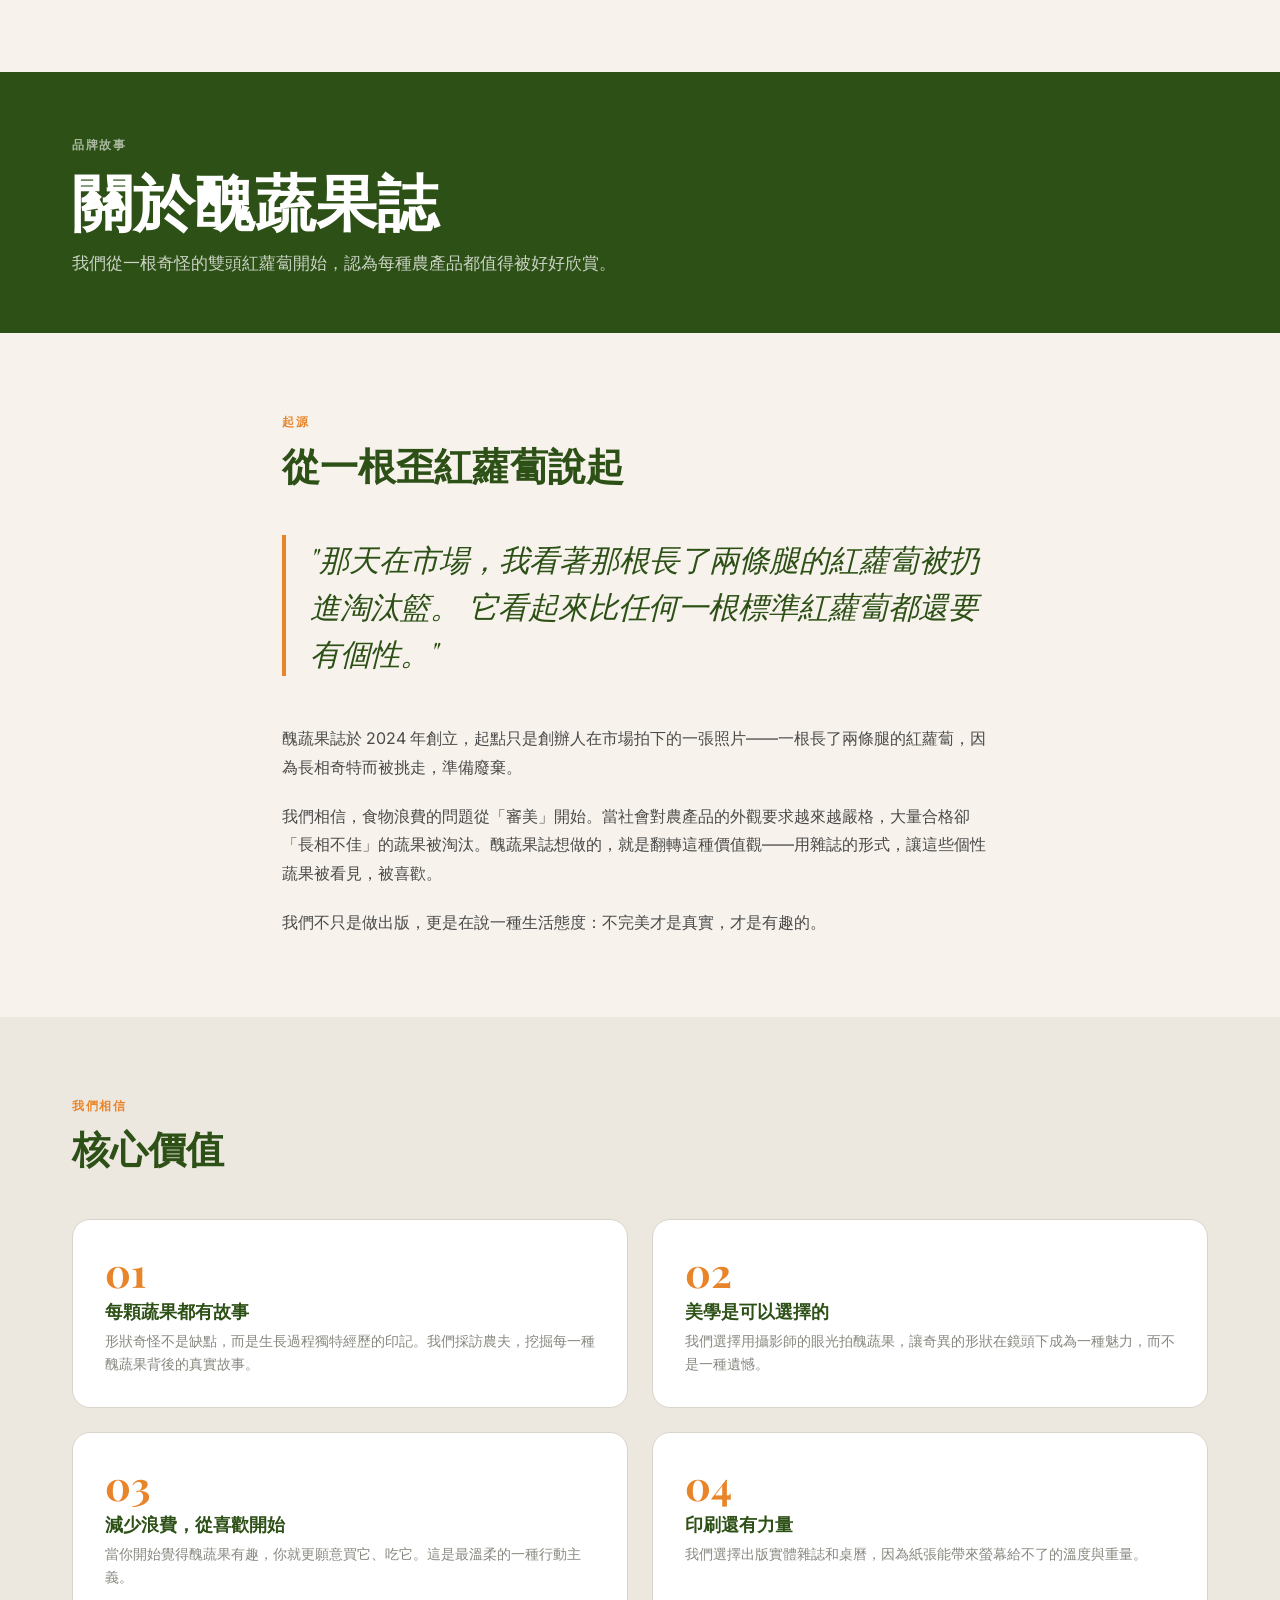
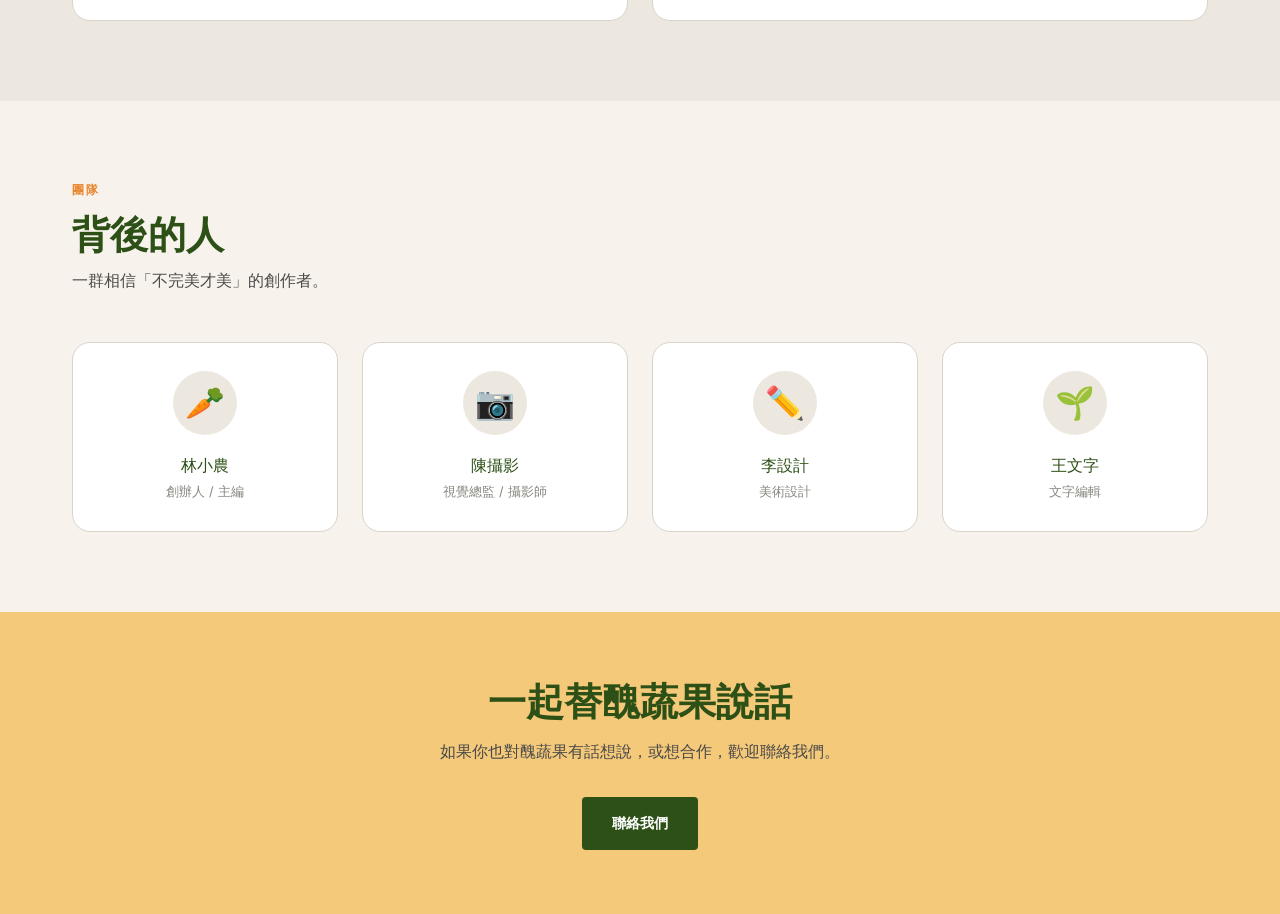
==== about.html @ f9f5fa8a "added files" ====
<!DOCTYPE html>
<html lang="zh-Hant">
<head>
  <meta charset="UTF-8" />
  <meta name="viewport" content="width=device-width, initial-scale=1.0" />
  <title>關於我們 — 醜蔬果誌</title>

  <link rel="preconnect" href="https://fonts.googleapis.com">
  <link rel="preconnect" href="https://fonts.gstatic.com" crossorigin>
  <link href="https://fonts.googleapis.com/css2?family=Playfair+Display:ital,wght@0,700;1,700&family=Inter:wght@400;500;600&display=swap" rel="stylesheet">

  <link rel="stylesheet" href="style.css" />
  <style>
    .about-manifesto {
      font-family: var(--font-display);
      font-size: clamp(1.3rem, 2.5vw, 1.9rem);
      font-style: italic;
      line-height: 1.55;
      color: var(--primary-color);
      border-left: 4px solid var(--accent-color);
      padding-left: 1.5rem;
      margin: 3rem 0;
    }
    .team-grid {
      display: grid;
      grid-template-columns: repeat(auto-fit, minmax(220px, 1fr));
      gap: 1.5rem;
      margin-top: 2.5rem;
    }
    .team-card {
      background-color: var(--white);
      border: 1.5px solid var(--border-color);
      border-radius: var(--radius-lg);
      padding: 1.75rem 1.5rem;
      text-align: center;
    }
    .team-avatar {
      width: 64px;
      height: 64px;
      border-radius: 50%;
      background-color: var(--bg-section);
      display: flex;
      align-items: center;
      justify-content: center;
      font-size: 2rem;
      margin: 0 auto 1rem;
    }
    .team-name {
      font-family: var(--font-display);
      font-size: 1rem;
      color: var(--primary-color);
      margin-bottom: 0.2rem;
    }
    .team-role {
      font-size: 0.8rem;
      color: var(--text-muted);
    }
    .values-grid {
      display: grid;
      grid-template-columns: 1fr 1fr;
      gap: 1.5rem;
    }
    .value-block {
      padding: 2rem;
      background-color: var(--white);
      border: 1.5px solid var(--border-color);
      border-radius: var(--radius-lg);
    }
    .value-num {
      font-family: var(--font-display);
      font-size: 2.5rem;
      font-weight: 700;
      color: var(--accent-color);
      line-height: 1;
      margin-bottom: 0.5rem;
    }
    .value-title {
      font-family: var(--font-display);
      font-size: 1.1rem;
      color: var(--primary-color);
      margin-bottom: 0.5rem;
    }
    .value-desc {
      font-size: 0.875rem;
      color: var(--text-muted);
      line-height: 1.65;
    }
    @media (max-width: 600px) {
      .values-grid { grid-template-columns: 1fr; }
    }
  </style>
</head>
<body>

  <div id="nav-placeholder"></div>

  <main class="page-content">

    <section class="page-hero">
      <div class="container">
        <span class="eyebrow" style="color:rgba(255,255,255,0.6)">品牌故事</span>
        <h1>關於醜蔬果誌</h1>
        <p>我們從一根奇怪的雙頭紅蘿蔔開始，認為每種農產品都值得被好好欣賞。</p>
      </div>
    </section>

    <!-- Story -->
    <section class="section">
      <div class="container" style="max-width:780px;">
        <span class="eyebrow">起源</span>
        <h2>從一根歪紅蘿蔔說起</h2>

        <blockquote class="about-manifesto">
          "那天在市場，我看著那根長了兩條腿的紅蘿蔔被扔進淘汰籃。
          它看起來比任何一根標準紅蘿蔔都還要有個性。"
        </blockquote>

        <p style="color:var(--text-mid);margin-bottom:1.25rem;line-height:1.8;">
          醜蔬果誌於 2024 年創立，起點只是創辦人在市場拍下的一張照片——一根長了兩條腿的紅蘿蔔，因為長相奇特而被挑走，準備廢棄。
        </p>
        <p style="color:var(--text-mid);margin-bottom:1.25rem;line-height:1.8;">
          我們相信，食物浪費的問題從「審美」開始。當社會對農產品的外觀要求越來越嚴格，大量合格卻「長相不佳」的蔬果被淘汰。醜蔬果誌想做的，就是翻轉這種價值觀——用雜誌的形式，讓這些個性蔬果被看見，被喜歡。
        </p>
        <p style="color:var(--text-mid);line-height:1.8;">
          我們不只是做出版，更是在說一種生活態度：不完美才是真實，才是有趣的。
        </p>
      </div>
    </section>

    <!-- Values -->
    <section class="section section--alt">
      <div class="container">
        <div class="section-header">
          <span class="eyebrow">我們相信</span>
          <h2>核心價值</h2>
        </div>
        <div class="values-grid">
          <div class="value-block">
            <div class="value-num">01</div>
            <h3 class="value-title">每顆蔬果都有故事</h3>
            <p class="value-desc">形狀奇怪不是缺點，而是生長過程獨特經歷的印記。我們採訪農夫，挖掘每一種醜蔬果背後的真實故事。</p>
          </div>
          <div class="value-block">
            <div class="value-num">02</div>
            <h3 class="value-title">美學是可以選擇的</h3>
            <p class="value-desc">我們選擇用攝影師的眼光拍醜蔬果，讓奇異的形狀在鏡頭下成為一種魅力，而不是一種遺憾。</p>
          </div>
          <div class="value-block">
            <div class="value-num">03</div>
            <h3 class="value-title">減少浪費，從喜歡開始</h3>
            <p class="value-desc">當你開始覺得醜蔬果有趣，你就更願意買它、吃它。這是最溫柔的一種行動主義。</p>
          </div>
          <div class="value-block">
            <div class="value-num">04</div>
            <h3 class="value-title">印刷還有力量</h3>
            <p class="value-desc">我們選擇出版實體雜誌和桌曆，因為紙張能帶來螢幕給不了的溫度與重量。</p>
          </div>
        </div>
      </div>
    </section>

    <!-- Team -->
    <section class="section">
      <div class="container">
        <div class="section-header">
          <span class="eyebrow">團隊</span>
          <h2>背後的人</h2>
          <p>一群相信「不完美才美」的創作者。</p>
        </div>
        <div class="team-grid">
          <div class="team-card">
            <div class="team-avatar">🥕</div>
            <div class="team-name">林小農</div>
            <div class="team-role">創辦人 / 主編</div>
          </div>
          <div class="team-card">
            <div class="team-avatar">📷</div>
            <div class="team-name">陳攝影</div>
            <div class="team-role">視覺總監 / 攝影師</div>
          </div>
          <div class="team-card">
            <div class="team-avatar">✏️</div>
            <div class="team-name">李設計</div>
            <div class="team-role">美術設計</div>
          </div>
          <div class="team-card">
            <div class="team-avatar">🌱</div>
            <div class="team-name">王文字</div>
            <div class="team-role">文字編輯</div>
          </div>
        </div>
      </div>
    </section>

    <!-- CTA -->
    <section style="padding:4rem 0;background-color:var(--accent-light);">
      <div class="container text-center">
        <h2 style="color:var(--primary-color);margin-bottom:1rem;">一起替醜蔬果說話</h2>
        <p style="color:var(--text-mid);margin-bottom:2rem;max-width:44ch;margin-left:auto;margin-right:auto;">如果你也對醜蔬果有話想說，或想合作，歡迎聯絡我們。</p>
        <a href="contact.html" class="btn btn--primary">聯絡我們</a>
      </div>
    </section>

  </main>

  <div id="footer-placeholder"></div>

  <script src="components.js"></script>
  <script src="main.js"></script>
</body>
</html>
---- style.css ----
/* =============================================
   UGLY VEGGIE — Brand Tokens
   Replace these when your visual system is ready
   ============================================= */
:root {
  /* Brand Colors — Placeholder palette */
  --primary-color: #2D5016;      /* Deep forest green */
  --secondary-color: #7BAE3E;    /* Leaf green */
  --accent-color: #E8842A;       /* Earthy orange */
  --accent-light: #F5C97A;       /* Warm yellow */
  --bg-color: #F7F3EC;           /* Warm off-white (like paper) */
  --bg-section: #EDE8DF;         /* Slightly darker section bg */
  --text-dark: #1E1E1E;
  --text-mid: #4A4A4A;
  --text-muted: #888880;
  --border-color: #D9D4CA;
  --white: #FFFFFF;

  /* Typography */
  --font-display: 'Playfair Display', Georgia, serif;
  --font-body: 'Inter', 'Helvetica Neue', Arial, sans-serif;
  --font-label: 'Inter', Arial, sans-serif;

  /* Spacing */
  --gap-sm: 0.75rem;
  --gap-md: 1.5rem;
  --gap-lg: 3rem;
  --gap-xl: 5rem;

  /* Radius */
  --radius-sm: 4px;
  --radius-md: 10px;
  --radius-lg: 18px;

  /* Nav */
  --nav-height: 72px;
}

/* =============================================
   Reset & Base
   ============================================= */
*, *::before, *::after {
  box-sizing: border-box;
  margin: 0;
  padding: 0;
}

html {
  scroll-behavior: smooth;
}

body {
  font-family: var(--font-body);
  background-color: var(--bg-color);
  color: var(--text-dark);
  line-height: 1.7;
  font-size: 16px;
  -webkit-font-smoothing: antialiased;
}

img {
  max-width: 100%;
  display: block;
}

a {
  color: inherit;
  text-decoration: none;
}

ul {
  list-style: none;
}

/* =============================================
   Typography
   ============================================= */
h1, h2, h3, h4 {
  font-family: var(--font-display);
  font-weight: 700;
  line-height: 1.2;
  color: var(--primary-color);
}

h1 { font-size: clamp(2.4rem, 5vw, 3.8rem); }
h2 { font-size: clamp(1.8rem, 3vw, 2.6rem); }
h3 { font-size: 1.3rem; }

.eyebrow {
  font-family: var(--font-label);
  font-size: 0.72rem;
  font-weight: 600;
  letter-spacing: 0.14em;
  text-transform: uppercase;
  color: var(--accent-color);
  display: block;
  margin-bottom: 0.5rem;
}

/* =============================================
   Layout Utilities
   ============================================= */
.container {
  max-width: 1200px;
  margin: 0 auto;
  padding: 0 2rem;
}

.section {
  padding: var(--gap-xl) 0;
}

.section--alt {
  background-color: var(--bg-section);
}

.grid-2 {
  display: grid;
  grid-template-columns: repeat(auto-fit, minmax(280px, 1fr));
  gap: var(--gap-md);
}

.grid-3 {
  display: grid;
  grid-template-columns: repeat(auto-fit, minmax(240px, 1fr));
  gap: var(--gap-md);
}

.grid-4 {
  display: grid;
  grid-template-columns: repeat(auto-fit, minmax(220px, 1fr));
  gap: var(--gap-md);
}

.text-center { text-align: center; }

/* =============================================
   Navigation
   ============================================= */
.nav {
  position: fixed;
  top: 0;
  left: 0;
  right: 0;
  z-index: 100;
  height: var(--nav-height);
  background-color: var(--bg-color);
  border-bottom: 1.5px solid var(--border-color);
  display: flex;
  align-items: center;
}

.nav__inner {
  display: flex;
  align-items: center;
  justify-content: space-between;
  width: 100%;
  max-width: 1200px;
  margin: 0 auto;
  padding: 0 2rem;
}

/* Logo */
.nav__logo {
  display: flex;
  align-items: center;
  gap: 0.6rem;
  font-family: var(--font-display);
  font-size: 1.25rem;
  font-weight: 700;
  color: var(--primary-color);
  text-decoration: none;
  transition: opacity 0.2s;
}

.nav__logo:hover { opacity: 0.75; }

.nav__logo-img {
  height: 40px;
  width: auto;
  /* 放置你的 LOGO 圖片用，現在顯示 placeholder */
}

.nav__logo-placeholder {
  width: 40px;
  height: 40px;
  background-color: var(--primary-color);
  border-radius: var(--radius-sm);
  display: flex;
  align-items: center;
  justify-content: center;
  color: var(--white);
  font-size: 1.1rem;
  font-weight: 700;
  font-family: var(--font-display);
  flex-shrink: 0;
}

/* Nav Links */
.nav__links {
  display: flex;
  align-items: center;
  gap: 2.5rem;
}

.nav__link {
  font-size: 0.875rem;
  font-weight: 500;
  color: var(--text-mid);
  transition: color 0.2s;
  position: relative;
  padding-bottom: 2px;
}

.nav__link::after {
  content: '';
  position: absolute;
  bottom: -2px;
  left: 0;
  width: 0;
  height: 2px;
  background-color: var(--accent-color);
  transition: width 0.25s ease;
}

.nav__link:hover,
.nav__link.active {
  color: var(--primary-color);
}

.nav__link:hover::after,
.nav__link.active::after {
  width: 100%;
}

.nav__cta {
  background-color: var(--primary-color);
  color: var(--white) !important;
  padding: 0.5rem 1.2rem;
  border-radius: var(--radius-sm);
  font-size: 0.875rem;
  font-weight: 500;
  transition: background-color 0.2s, transform 0.15s;
}

.nav__cta::after { display: none !important; }

.nav__cta:hover {
  background-color: var(--secondary-color);
  transform: translateY(-1px);
}

/* Hamburger */
.nav__hamburger {
  display: none;
  flex-direction: column;
  justify-content: center;
  gap: 5px;
  background: none;
  border: none;
  cursor: pointer;
  padding: 6px;
  width: 36px;
  height: 36px;
}

.nav__hamburger span {
  display: block;
  width: 22px;
  height: 2px;
  background-color: var(--primary-color);
  border-radius: 2px;
  transition: transform 0.3s, opacity 0.3s;
  transform-origin: center;
}

.nav__hamburger.is-open span:nth-child(1) {
  transform: translateY(7px) rotate(45deg);
}
.nav__hamburger.is-open span:nth-child(2) {
  opacity: 0;
}
.nav__hamburger.is-open span:nth-child(3) {
  transform: translateY(-7px) rotate(-45deg);
}

/* Mobile Menu Drawer */
.nav__mobile {
  display: none;
  position: fixed;
  top: var(--nav-height);
  left: 0;
  right: 0;
  background-color: var(--bg-color);
  border-bottom: 1.5px solid var(--border-color);
  padding: 1.5rem 2rem 2rem;
  z-index: 99;
  flex-direction: column;
  gap: 0;
  transform: translateY(-10px);
  opacity: 0;
  transition: transform 0.25s ease, opacity 0.25s ease;
}

.nav__mobile.is-open {
  display: flex;
  transform: translateY(0);
  opacity: 1;
}

.nav__mobile-link {
  padding: 0.85rem 0;
  font-size: 1.05rem;
  font-weight: 500;
  color: var(--text-mid);
  border-bottom: 1px solid var(--border-color);
  transition: color 0.2s;
}

.nav__mobile-link:last-child {
  border-bottom: none;
}

.nav__mobile-link:hover,
.nav__mobile-link.active {
  color: var(--primary-color);
}

.nav__mobile-cta {
  margin-top: 1rem;
  background-color: var(--primary-color);
  color: var(--white) !important;
  padding: 0.75rem 1.5rem;
  border-radius: var(--radius-sm);
  text-align: center;
  font-weight: 600;
}

/* Page offset for fixed nav */
.page-content {
  margin-top: var(--nav-height);
}

/* =============================================
   Buttons
   ============================================= */
.btn {
  display: inline-flex;
  align-items: center;
  gap: 0.5rem;
  padding: 0.75rem 1.75rem;
  border-radius: var(--radius-sm);
  font-family: var(--font-body);
  font-size: 0.9rem;
  font-weight: 600;
  cursor: pointer;
  border: 2px solid transparent;
  transition: background-color 0.2s, color 0.2s, border-color 0.2s, transform 0.15s;
  text-decoration: none;
}

.btn:hover { transform: translateY(-2px); }
.btn:active { transform: translateY(0); }

.btn--primary {
  background-color: var(--primary-color);
  color: var(--white);
}
.btn--primary:hover { background-color: var(--secondary-color); }

.btn--outline {
  background-color: transparent;
  color: var(--primary-color);
  border-color: var(--primary-color);
}
.btn--outline:hover {
  background-color: var(--primary-color);
  color: var(--white);
}

.btn--accent {
  background-color: var(--accent-color);
  color: var(--white);
}
.btn--accent:hover { background-color: #c96e1e; }

/* =============================================
   Cards
   ============================================= */
.card {
  background-color: var(--white);
  border: 1.5px solid var(--border-color);
  border-radius: var(--radius-lg);
  overflow: hidden;
  transition: transform 0.25s, box-shadow 0.25s;
}

.card:hover {
  transform: translateY(-4px);
  box-shadow: 0 12px 32px rgba(45, 80, 22, 0.1);
}

.card__image {
  width: 100%;
  aspect-ratio: 3 / 4;
  object-fit: cover;
  background-color: var(--bg-section);
  display: flex;
  align-items: center;
  justify-content: center;
  font-size: 4rem;
}

.card__body {
  padding: 1.25rem 1.5rem 1.5rem;
}

.card__tag {
  display: inline-block;
  font-size: 0.7rem;
  font-weight: 600;
  letter-spacing: 0.1em;
  text-transform: uppercase;
  color: var(--accent-color);
  background-color: rgba(232, 132, 42, 0.1);
  padding: 0.2rem 0.6rem;
  border-radius: var(--radius-sm);
  margin-bottom: 0.5rem;
}

.card__title {
  font-family: var(--font-display);
  font-size: 1.1rem;
  color: var(--primary-color);
  margin-bottom: 0.4rem;
}

.card__desc {
  font-size: 0.875rem;
  color: var(--text-muted);
  margin-bottom: 1rem;
  line-height: 1.6;
}

.card__price {
  font-weight: 700;
  color: var(--primary-color);
  font-size: 1.1rem;
}

/* =============================================
   Section Header
   ============================================= */
.section-header {
  margin-bottom: 3rem;
}

.section-header p {
  color: var(--text-mid);
  max-width: 55ch;
  margin-top: 0.75rem;
}

/* =============================================
   Hero
   ============================================= */
.hero {
  min-height: calc(90vh - var(--nav-height));
  display: flex;
  align-items: center;
  background-color: var(--bg-color);
  overflow: hidden;
  position: relative;
}

.hero__inner {
  display: grid;
  grid-template-columns: 1fr 1fr;
  gap: 4rem;
  align-items: center;
  padding: var(--gap-xl) 0;
}

.hero__label {
  font-size: 0.8rem;
  font-weight: 600;
  letter-spacing: 0.15em;
  text-transform: uppercase;
  color: var(--accent-color);
  margin-bottom: 1.25rem;
  display: block;
}

.hero__title {
  font-family: var(--font-display);
  font-size: clamp(3rem, 6vw, 5rem);
  line-height: 1.05;
  color: var(--primary-color);
  margin-bottom: 1.5rem;
}

.hero__title em {
  font-style: italic;
  color: var(--accent-color);
}

.hero__desc {
  font-size: 1.1rem;
  color: var(--text-mid);
  max-width: 42ch;
  margin-bottom: 2rem;
  line-height: 1.75;
}

.hero__actions {
  display: flex;
  gap: 1rem;
  flex-wrap: wrap;
}

.hero__visual {
  display: flex;
  justify-content: center;
  align-items: center;
  position: relative;
}

.hero__cover-stack {
  position: relative;
  width: 280px;
}

.hero__cover-stack .cover-card {
  background-color: var(--white);
  border: 2px solid var(--border-color);
  border-radius: var(--radius-md);
  overflow: hidden;
  box-shadow: 0 8px 30px rgba(0,0,0,0.1);
}

.hero__cover-stack .cover-card--back {
  position: absolute;
  top: -20px;
  right: -24px;
  width: 220px;
  transform: rotate(6deg);
  opacity: 0.75;
  z-index: 0;
}

.hero__cover-stack .cover-card--front {
  position: relative;
  z-index: 1;
}

.cover-placeholder {
  width: 100%;
  aspect-ratio: 3/4;
  background-color: var(--bg-section);
  display: flex;
  flex-direction: column;
  align-items: center;
  justify-content: center;
  gap: 0.5rem;
  color: var(--text-muted);
  font-size: 0.8rem;
}

.cover-placeholder .cover-emoji {
  font-size: 3.5rem;
}

/* =============================================
   About Strip / Features
   ============================================= */
.feature-list {
  display: grid;
  grid-template-columns: repeat(auto-fit, minmax(220px, 1fr));
  gap: var(--gap-md);
}

.feature-item {
  padding: 1.75rem;
  background-color: var(--white);
  border: 1.5px solid var(--border-color);
  border-radius: var(--radius-lg);
}

.feature-item__icon {
  font-size: 2rem;
  margin-bottom: 1rem;
}

.feature-item__title {
  font-family: var(--font-display);
  font-size: 1.05rem;
  color: var(--primary-color);
  margin-bottom: 0.4rem;
}

.feature-item__desc {
  font-size: 0.875rem;
  color: var(--text-muted);
  line-height: 1.65;
}

/* =============================================
   Page Hero (inner pages)
   ============================================= */
.page-hero {
  background-color: var(--primary-color);
  color: var(--white);
  padding: 4rem 0 3.5rem;
}

.page-hero h1 {
  color: var(--white);
  margin-bottom: 0.75rem;
}

.page-hero p {
  color: rgba(255,255,255,0.75);
  max-width: 52ch;
  font-size: 1.05rem;
}

/* =============================================
   Filter Bar
   ============================================= */
.filter-bar {
  display: flex;
  gap: 0.5rem;
  flex-wrap: wrap;
  margin-bottom: 2.5rem;
}

.filter-btn {
  padding: 0.4rem 1rem;
  border: 1.5px solid var(--border-color);
  border-radius: 100px;
  background: none;
  font-size: 0.85rem;
  cursor: pointer;
  font-family: var(--font-body);
  color: var(--text-mid);
  transition: all 0.2s;
}

.filter-btn:hover,
.filter-btn.active {
  background-color: var(--primary-color);
  color: var(--white);
  border-color: var(--primary-color);
}

/* =============================================
   Footer
   ============================================= */
.footer {
  background-color: var(--primary-color);
  color: rgba(255,255,255,0.8);
  padding: 3.5rem 0 2rem;
}

.footer__inner {
  display: grid;
  grid-template-columns: 2fr 1fr 1fr;
  gap: 3rem;
  margin-bottom: 3rem;
}

.footer__brand {
  display: flex;
  flex-direction: column;
  gap: 1rem;
}

.footer__logo {
  font-family: var(--font-display);
  font-size: 1.3rem;
  font-weight: 700;
  color: var(--white);
}

.footer__tagline {
  font-size: 0.875rem;
  line-height: 1.6;
  max-width: 32ch;
}

.footer__heading {
  font-family: var(--font-body);
  font-size: 0.75rem;
  font-weight: 700;
  letter-spacing: 0.12em;
  text-transform: uppercase;
  color: var(--white);
  margin-bottom: 1rem;
}

.footer__links {
  display: flex;
  flex-direction: column;
  gap: 0.6rem;
}

.footer__link {
  font-size: 0.875rem;
  color: rgba(255,255,255,0.65);
  transition: color 0.2s;
}

.footer__link:hover { color: var(--white); }

.footer__bottom {
  border-top: 1px solid rgba(255,255,255,0.15);
  padding-top: 1.5rem;
  font-size: 0.8rem;
  color: rgba(255,255,255,0.45);
  display: flex;
  justify-content: space-between;
  flex-wrap: wrap;
  gap: 0.5rem;
}

/* =============================================
   Responsive
   ============================================= */
@media (max-width: 768px) {
  .nav__links { display: none; }
  .nav__hamburger { display: flex; }

  .hero__inner {
    grid-template-columns: 1fr;
    gap: 2.5rem;
    text-align: center;
    padding: 3rem 0;
  }

  .hero__desc { margin: 0 auto 2rem; }
  .hero__actions { justify-content: center; }

  .hero__cover-stack {
    width: 220px;
    margin: 0 auto;
  }

  .hero__cover-stack .cover-card--back {
    width: 170px;
  }

  .footer__inner {
    grid-template-columns: 1fr 1fr;
    gap: 2rem;
  }

  .footer__brand {
    grid-column: 1 / -1;
  }

  .section { padding: 3rem 0; }

  .container { padding: 0 1.25rem; }

  .page-hero { padding: 2.5rem 0 2rem; }
}

@media (max-width: 480px) {
  .footer__inner {
    grid-template-columns: 1fr;
  }
  .grid-4 {
    grid-template-columns: 1fr 1fr;
  }
}
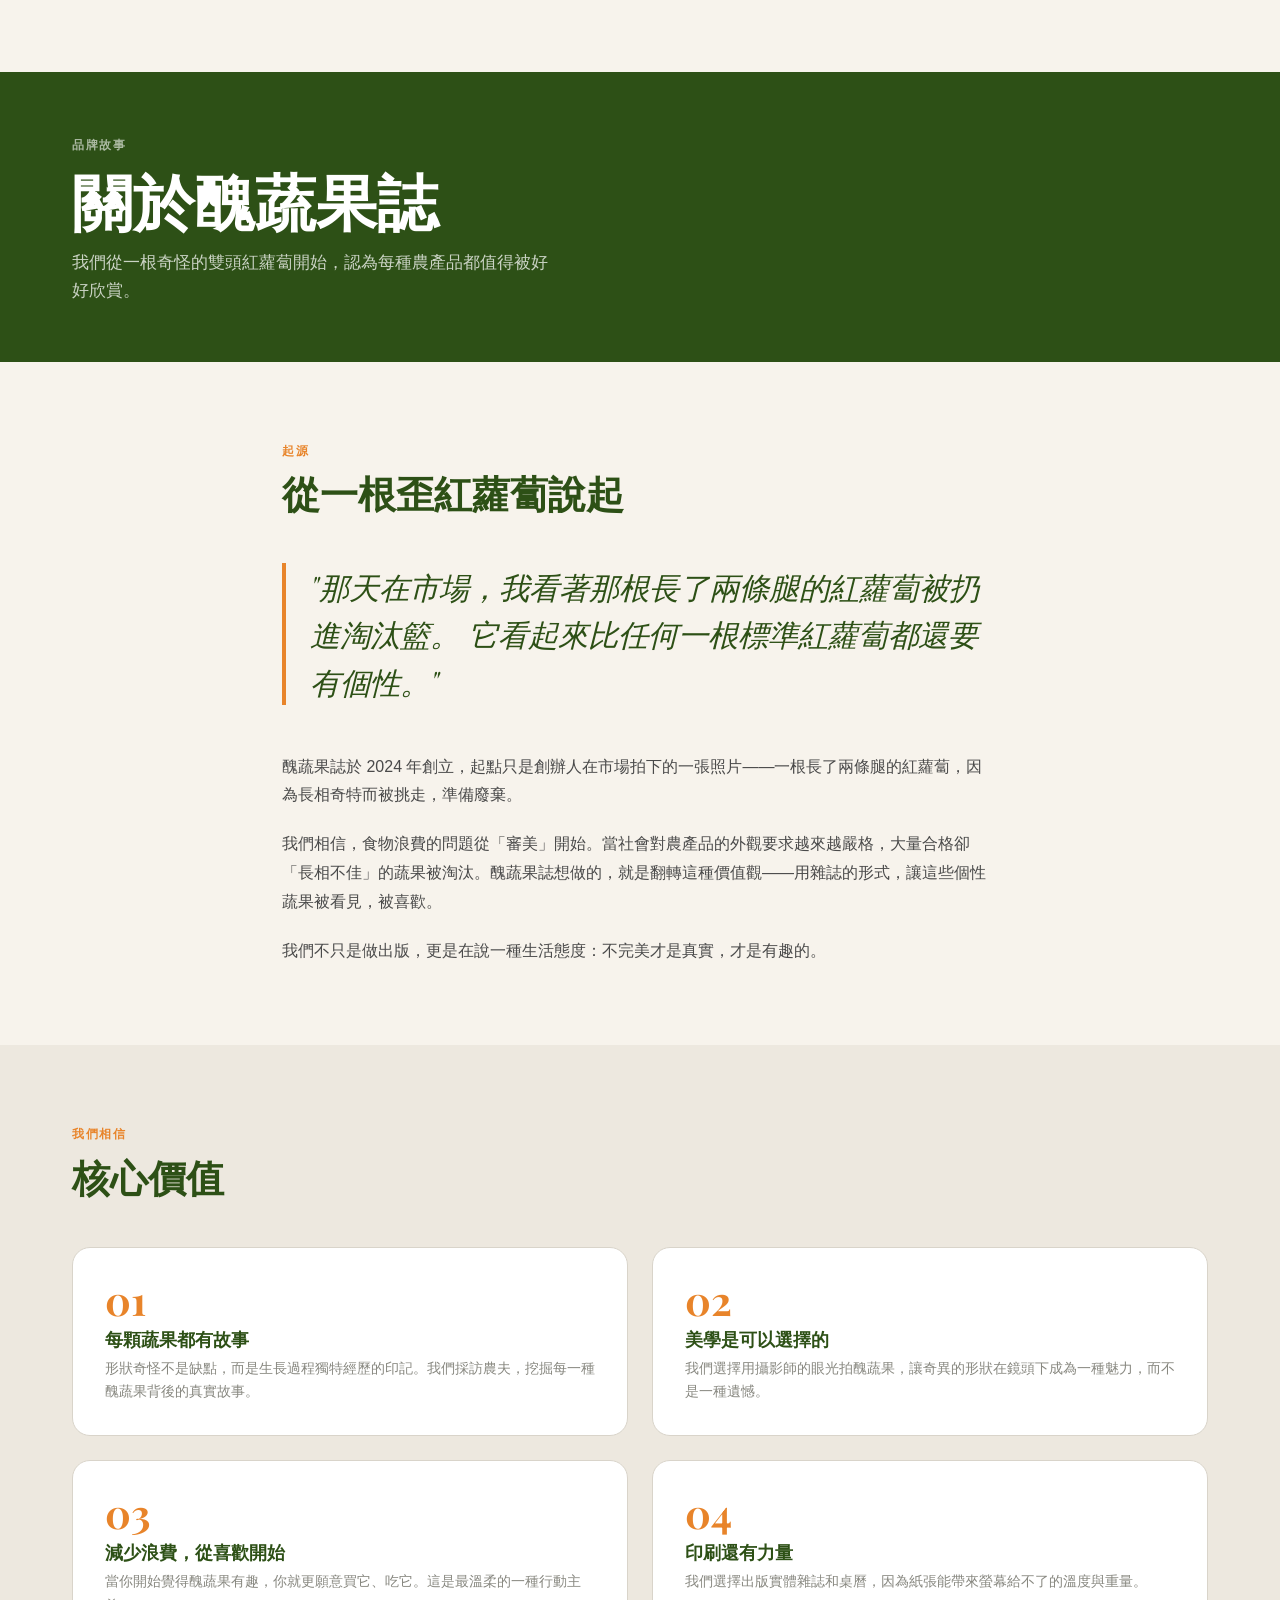
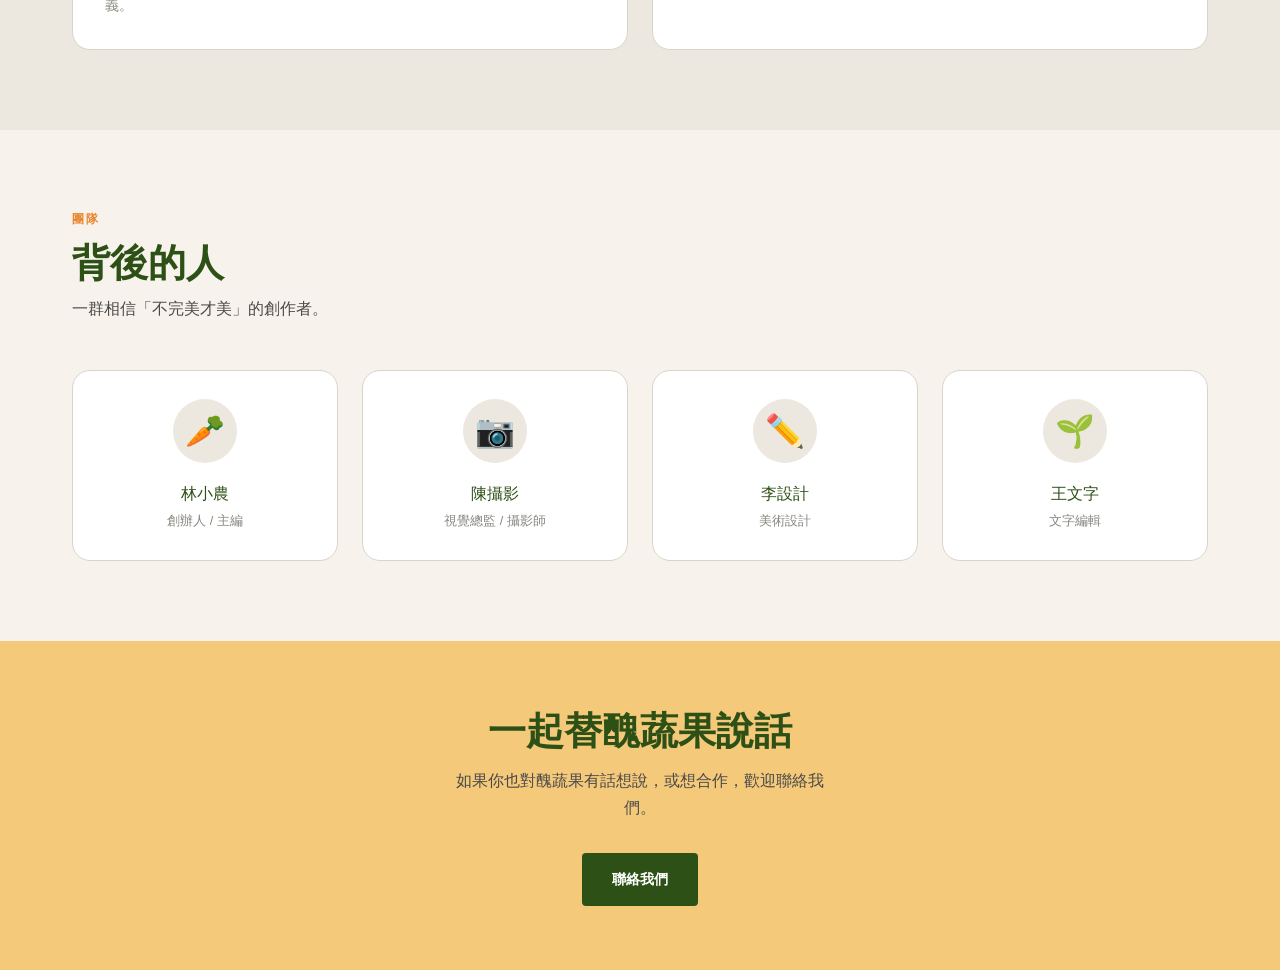
==== commit c91722e2: "edit document title" ====
--- a/about.html
+++ b/about.html
@@ -3,7 +3,7 @@
 <head>
   <meta charset="UTF-8" />
   <meta name="viewport" content="width=device-width, initial-scale=1.0" />
-  <title>關於我們 — 醜蔬果誌</title>
+  <title>以貌取菜 — 關於我們</title>
 
   <link rel="preconnect" href="https://fonts.googleapis.com">
   <link rel="preconnect" href="https://fonts.gstatic.com" crossorigin>
--- a/style.css
+++ b/style.css
@@ -1,7 +1,31 @@
 /* =============================================
-   UGLY VEGGIE — Brand Tokens
-   Replace these when your visual system is ready
-   ============================================= */
+   UGLY VEGGIE — Brand Fonts & Tokens
+   ============================================= */
+
+/* 1. 註冊 Taipei Sans 常規體 (Regular) */
+@font-face {
+  font-family: 'TaipeiSans';
+  src: url('../fonts/TaipeiSansTCBeta-Regular.ttf') format('truetype');
+  font-weight: 400; /* Regular 對應 400 */
+  font-style: normal;
+}
+
+/* 2. 註冊 Taipei Sans 細體 (Light) */
+@font-face {
+  font-family: 'TaipeiSans';
+  src: url('../fonts/TaipeiSansTCBeta-Light.ttf') format('truetype');
+  font-weight: 300; /* Light 對應 300 */
+  font-style: normal;
+}
+
+/* 3. 註冊 Taipei Sans 粗體 (Bold) */
+@font-face {
+  font-family: 'TaipeiSans';
+  src: url('../fonts/TaipeiSansTCBeta-Bold.ttf') format('truetype');
+  font-weight: 700; /* Bold 對應 700 */
+  font-style: normal;
+}
+
 :root {
   /* Brand Colors — Placeholder palette */
   --primary-color: #2D5016;      /* Deep forest green */
@@ -16,10 +40,10 @@
   --border-color: #D9D4CA;
   --white: #FFFFFF;
 
-  /* Typography */
-  --font-display: 'Playfair Display', Georgia, serif;
-  --font-body: 'Inter', 'Helvetica Neue', Arial, sans-serif;
-  --font-label: 'Inter', Arial, sans-serif;
+  /* Typography —— 這裡已經幫你全面換成台北黑體 */
+  --font-display: 'TaipeiSans', 'Playfair Display', Georgia, serif;
+  --font-body: 'TaipeiSans', -apple-system, BlinkMacSystemFont, "Segoe UI", Roboto, sans-serif;
+  --font-label: 'TaipeiSans', Arial, sans-serif;
 
   /* Spacing */
   --gap-sm: 0.75rem;
@@ -402,13 +426,20 @@
 
 .card__image {
   width: 100%;
-  aspect-ratio: 3 / 4;
-  object-fit: cover;
+  aspect-ratio: 3 / 4;   /* 嚴格限制容器為 3:4 比例 */
   background-color: var(--bg-section);
   display: flex;
   align-items: center;
   justify-content: center;
   font-size: 4rem;
+  overflow: hidden;      /* 確保圖片超出 3:4 範圍時會被隱藏（裁切） */
+  
+}
+
+.card__image img {
+  width: 100%;           /* 強制寬度填滿父層 */
+  height: 100%;          /* 強制高度填滿父層（這會逼迫它依循 3:4 比例） */
+  object-fit: cover;     /* 關鍵：圖片在 3:4 的框架中自動縮放並完美填滿，多餘的裁切 */
 }
 
 .card__body {
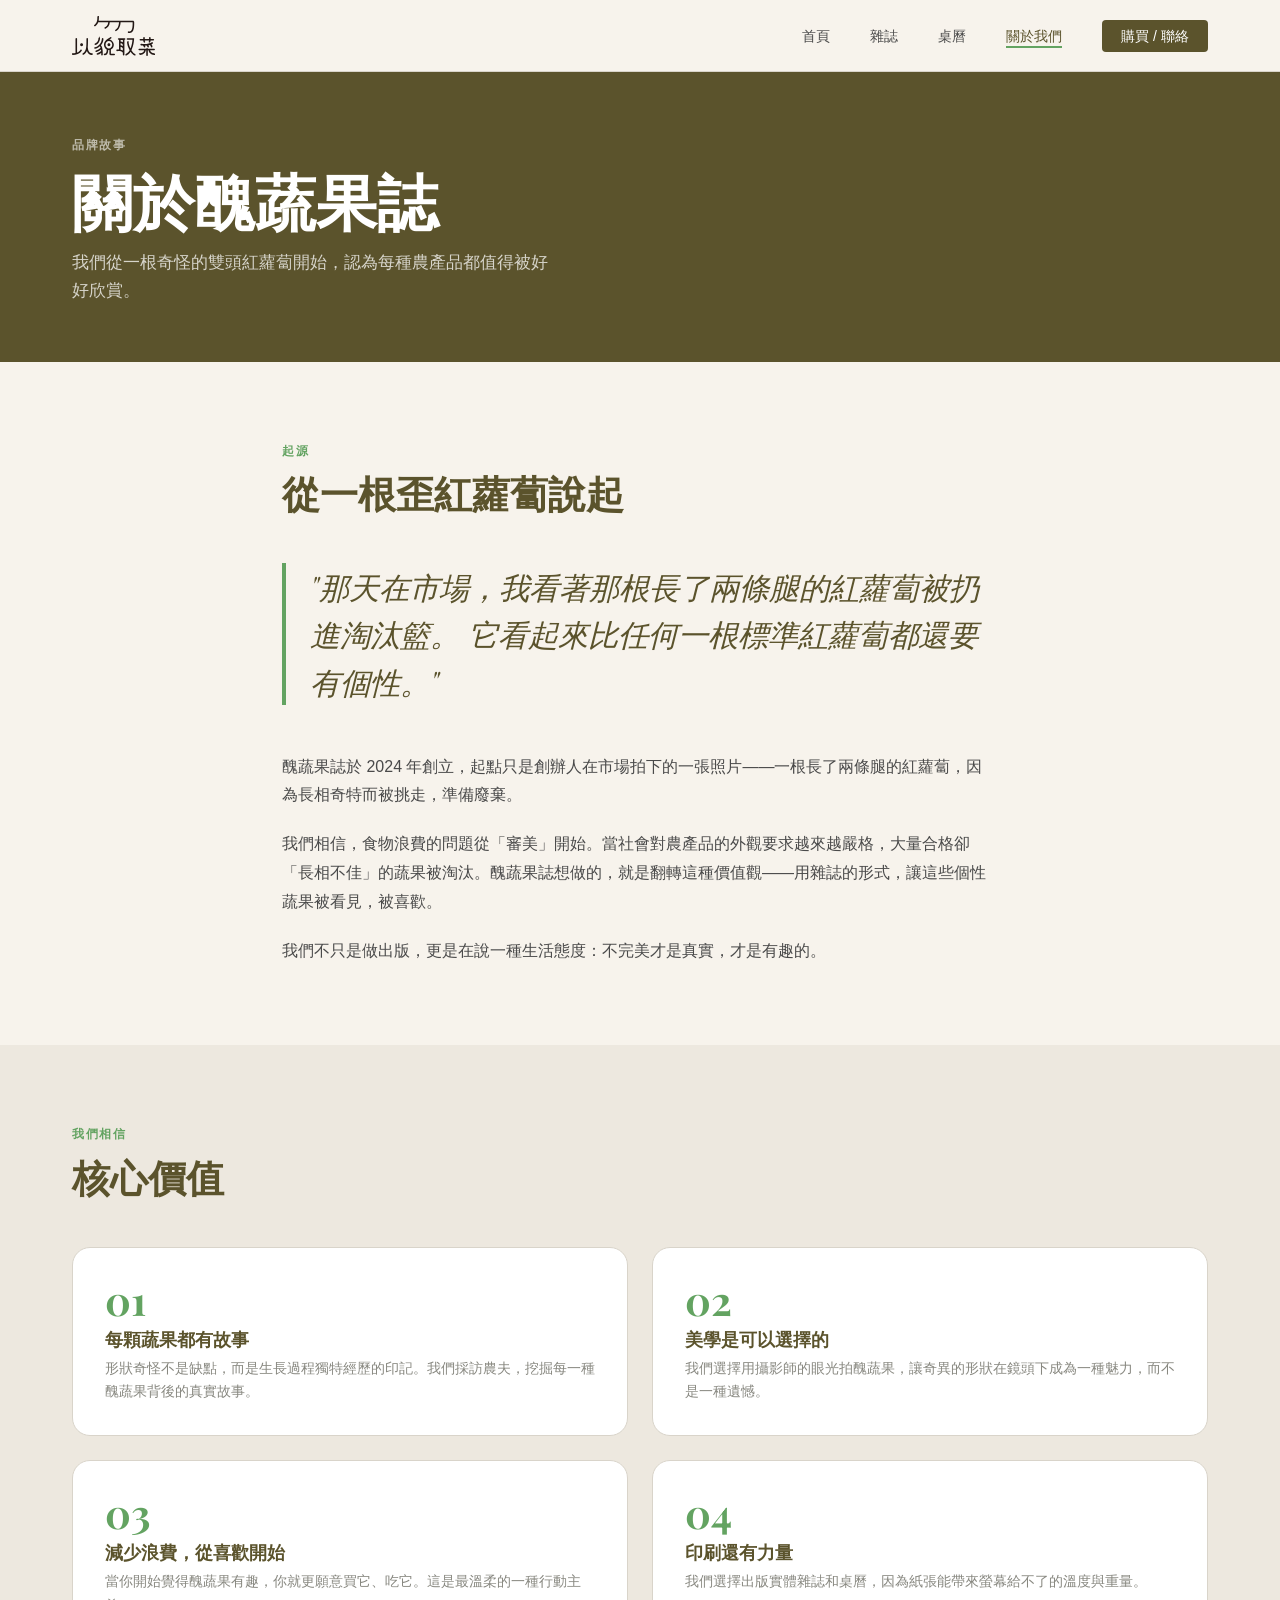
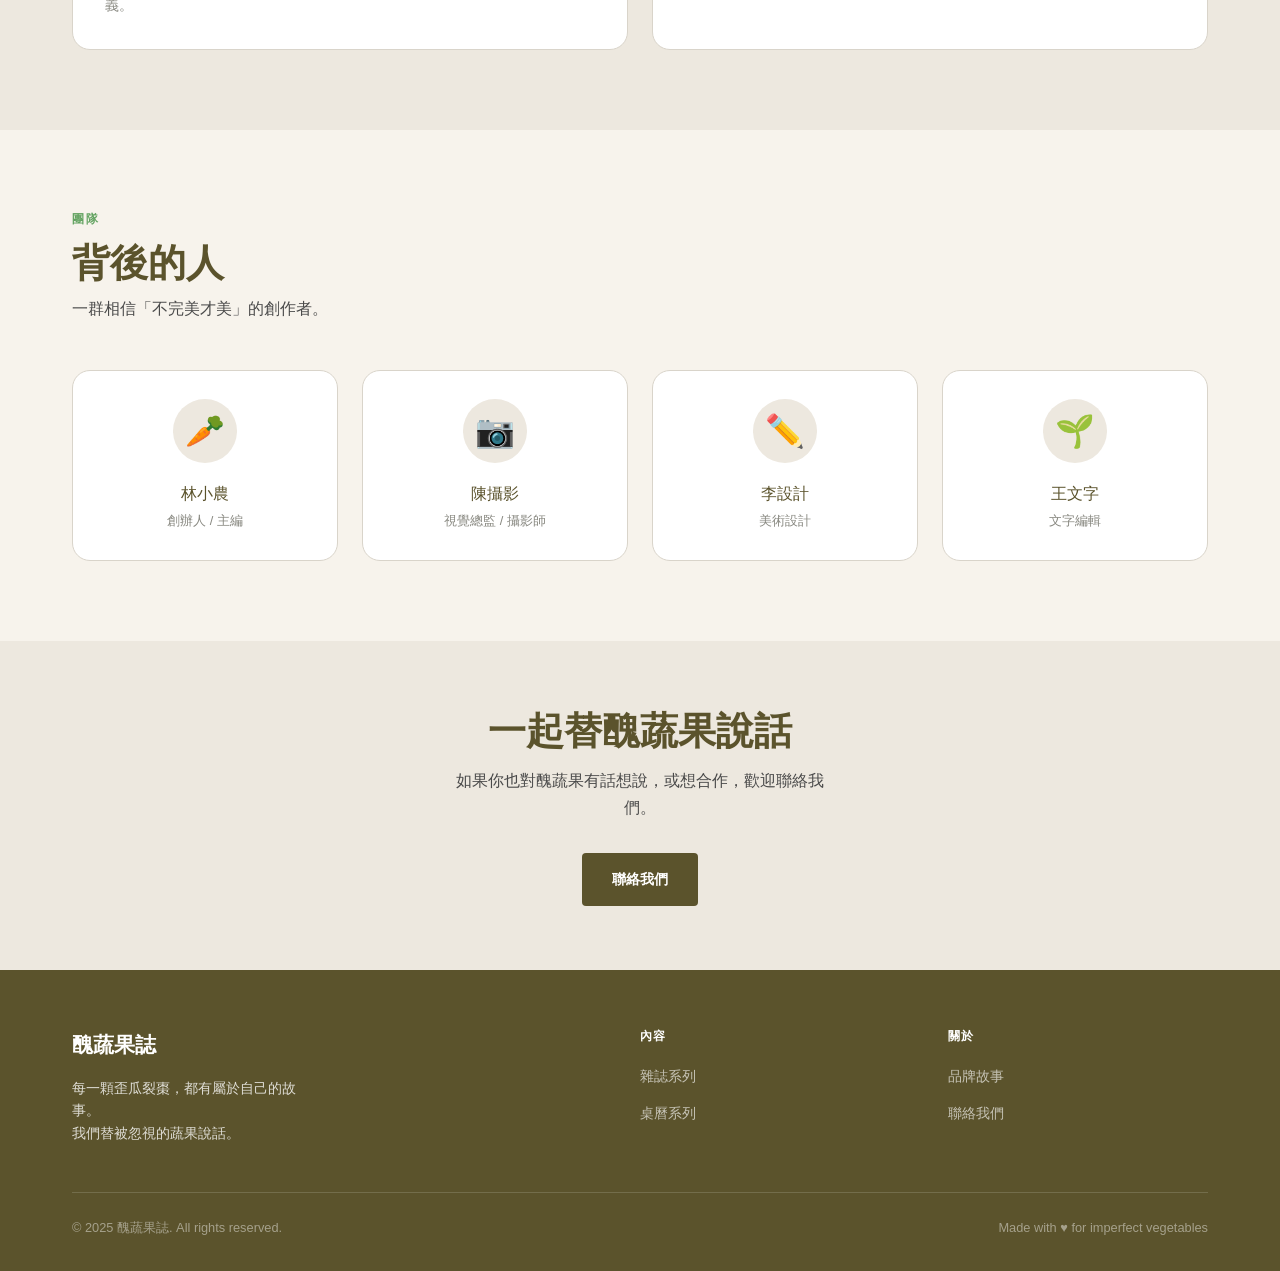
==== commit 02b3cd32: "added header, footer" ====
--- a/about.html
+++ b/about.html
@@ -193,7 +193,7 @@
     </section>
 
     <!-- CTA -->
-    <section style="padding:4rem 0;background-color:var(--accent-light);">
+    <section style="padding:4rem 0;background-color:var(--bg-section);">
       <div class="container text-center">
         <h2 style="color:var(--primary-color);margin-bottom:1rem;">一起替醜蔬果說話</h2>
         <p style="color:var(--text-mid);margin-bottom:2rem;max-width:44ch;margin-left:auto;margin-right:auto;">如果你也對醜蔬果有話想說，或想合作，歡迎聯絡我們。</p>
@@ -205,7 +205,7 @@
 
   <div id="footer-placeholder"></div>
 
-  <script src="components.js"></script>
+  <script src="component.js"></script>
   <script src="main.js"></script>
 </body>
-</html>+</html>
--- a/style.css
+++ b/style.css
@@ -28,10 +28,10 @@
 
 :root {
   /* Brand Colors — Placeholder palette */
-  --primary-color: #2D5016;      /* Deep forest green */
-  --secondary-color: #7BAE3E;    /* Leaf green */
-  --accent-color: #E8842A;       /* Earthy orange */
-  --accent-light: #F5C97A;       /* Warm yellow */
+  --primary-color: #5B532C;      /* Deep forest green */
+  --secondary-color: #FFC50F;    /* Vibrant sunflower yellow */
+  --accent-color: #63A361;       /* Earthy green */
+  --accent-light: #FDE7B3;       /* Soft pastel yellow */
   --bg-color: #F7F3EC;           /* Warm off-white (like paper) */
   --bg-section: #EDE8DF;         /* Slightly darker section bg */
   --text-dark: #1E1E1E;
@@ -473,12 +473,6 @@
   line-height: 1.6;
 }
 
-.card__price {
-  font-weight: 700;
-  color: var(--primary-color);
-  font-size: 1.1rem;
-}
-
 /* =============================================
    Section Header
    ============================================= */
@@ -554,6 +548,15 @@
   justify-content: center;
   align-items: center;
   position: relative;
+}
+
+.hero__image {
+  width: min(100%, 500px);
+  aspect-ratio: 4 / 5;
+  object-fit: cover;
+  border: 2px solid var(--border-color);
+  border-radius: var(--radius-lg);
+  box-shadow: 0 18px 48px rgba(45, 80, 22, 0.16);
 }
 
 .hero__cover-stack {
@@ -803,4 +806,4 @@
   .grid-4 {
     grid-template-columns: 1fr 1fr;
   }
-}+}
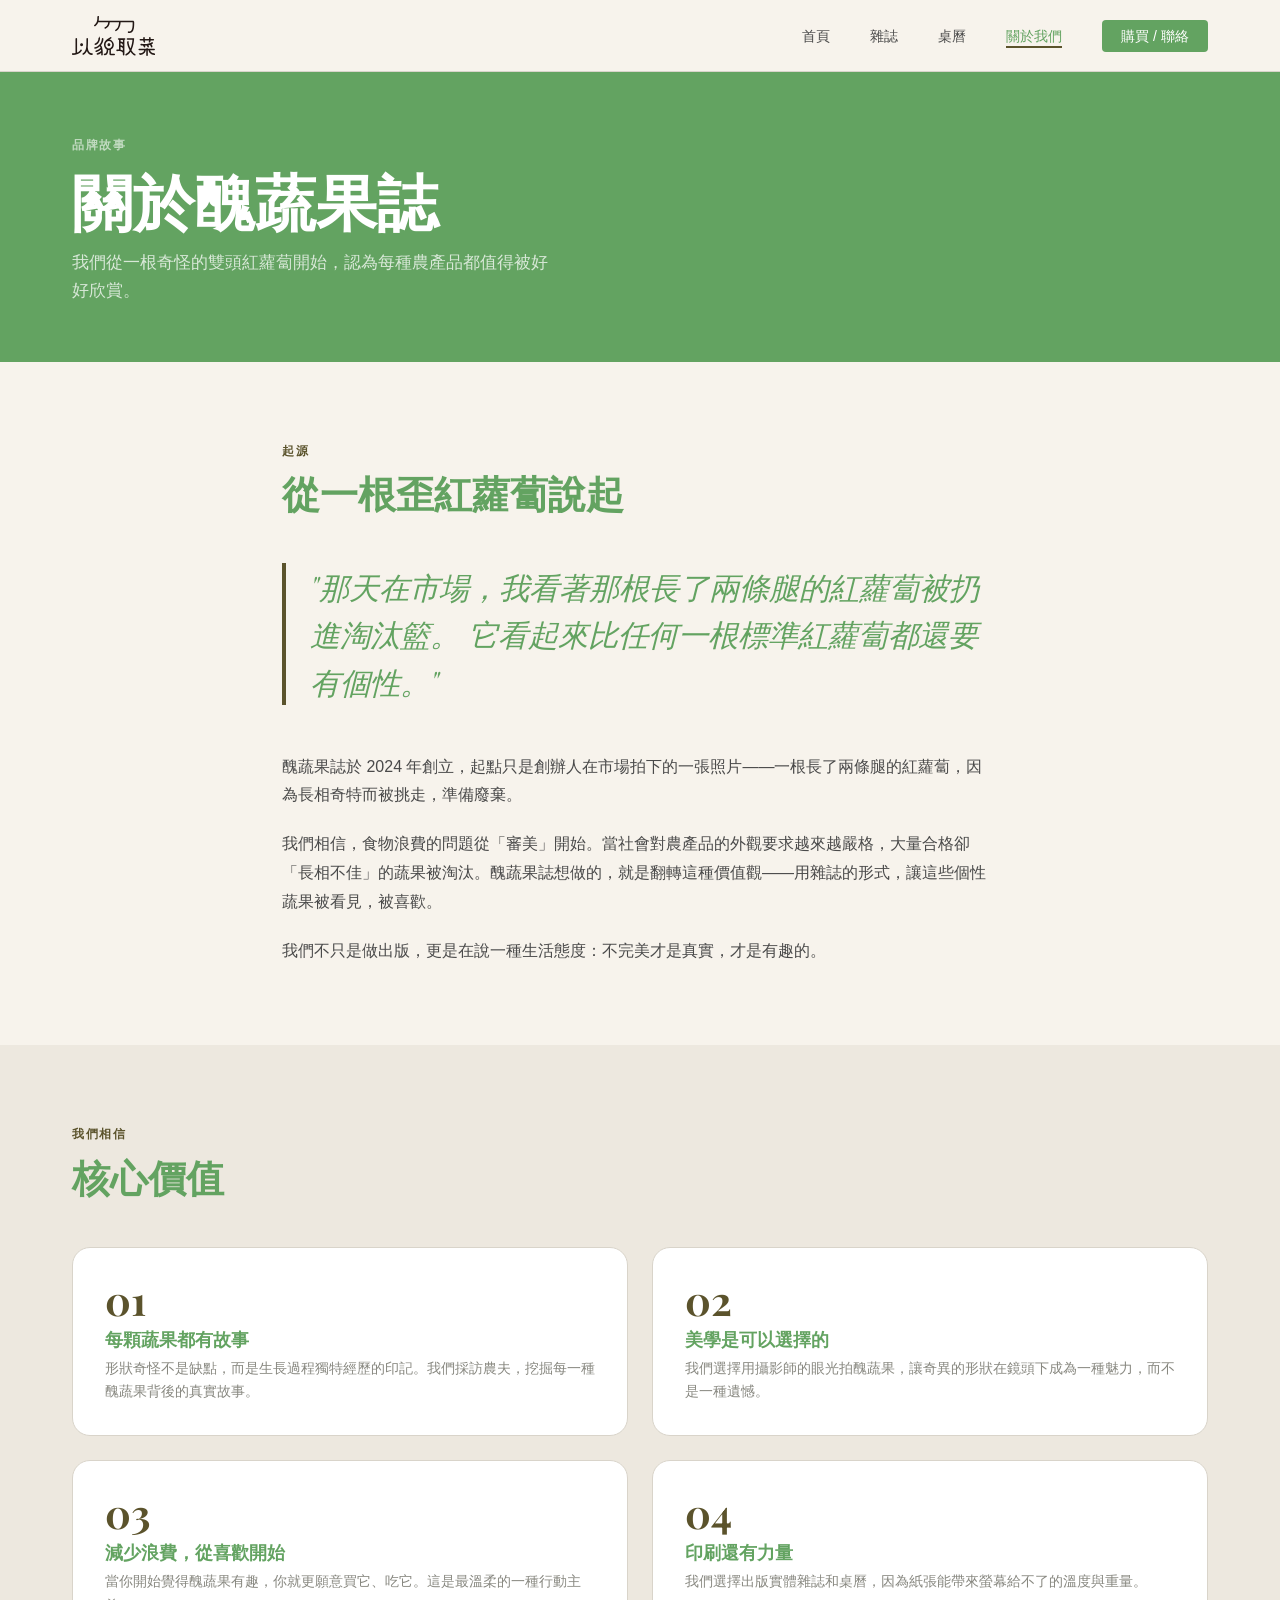
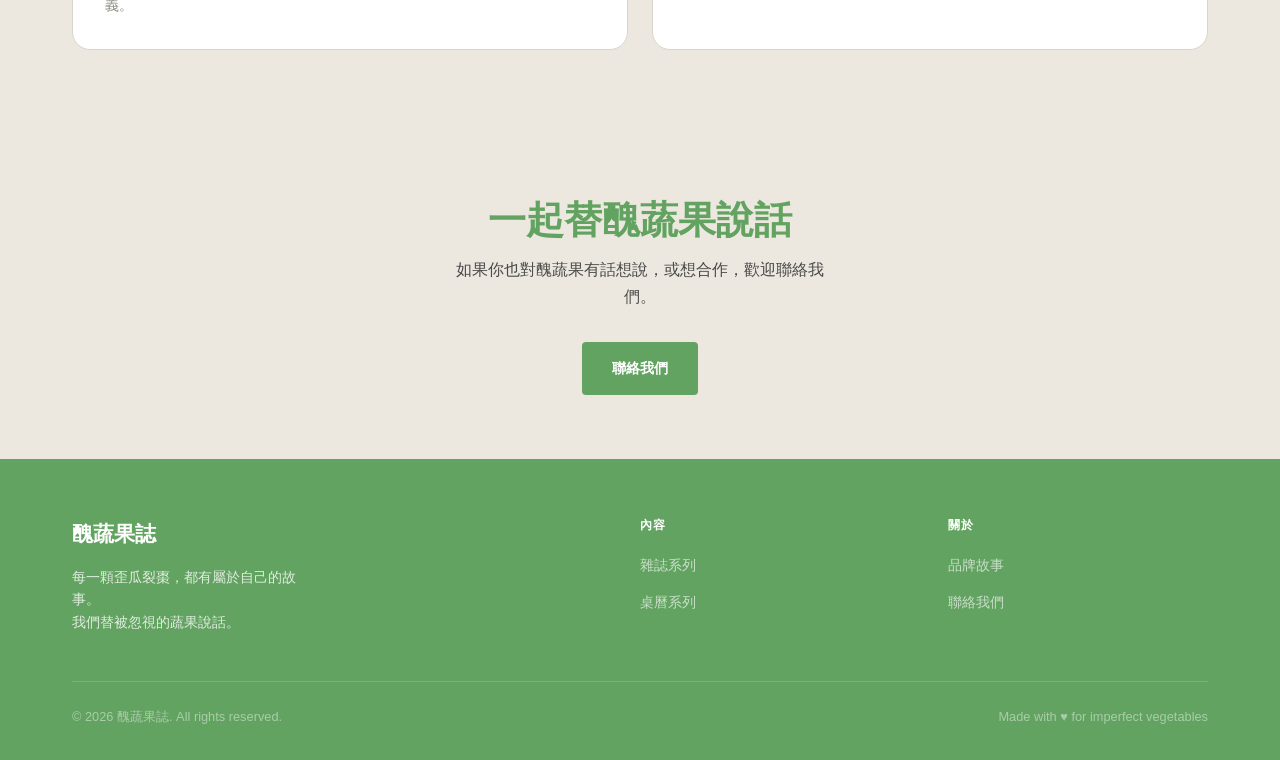
==== commit c986e3f4: "added calendar mockup imgs" ====
--- a/about.html
+++ b/about.html
@@ -159,39 +159,6 @@
       </div>
     </section>
 
-    <!-- Team -->
-    <section class="section">
-      <div class="container">
-        <div class="section-header">
-          <span class="eyebrow">團隊</span>
-          <h2>背後的人</h2>
-          <p>一群相信「不完美才美」的創作者。</p>
-        </div>
-        <div class="team-grid">
-          <div class="team-card">
-            <div class="team-avatar">🥕</div>
-            <div class="team-name">林小農</div>
-            <div class="team-role">創辦人 / 主編</div>
-          </div>
-          <div class="team-card">
-            <div class="team-avatar">📷</div>
-            <div class="team-name">陳攝影</div>
-            <div class="team-role">視覺總監 / 攝影師</div>
-          </div>
-          <div class="team-card">
-            <div class="team-avatar">✏️</div>
-            <div class="team-name">李設計</div>
-            <div class="team-role">美術設計</div>
-          </div>
-          <div class="team-card">
-            <div class="team-avatar">🌱</div>
-            <div class="team-name">王文字</div>
-            <div class="team-role">文字編輯</div>
-          </div>
-        </div>
-      </div>
-    </section>
-
     <!-- CTA -->
     <section style="padding:4rem 0;background-color:var(--bg-section);">
       <div class="container text-center">
--- a/style.css
+++ b/style.css
@@ -28,9 +28,9 @@
 
 :root {
   /* Brand Colors — Placeholder palette */
-  --primary-color: #5B532C;      /* Deep forest green */
+  --primary-color: #63A361;      /* Deep forest green */
   --secondary-color: #FFC50F;    /* Vibrant sunflower yellow */
-  --accent-color: #63A361;       /* Earthy green */
+  --accent-color: #5B532C;       /* Earthy green */
   --accent-light: #FDE7B3;       /* Soft pastel yellow */
   --bg-color: #F7F3EC;           /* Warm off-white (like paper) */
   --bg-section: #EDE8DF;         /* Slightly darker section bg */
@@ -490,20 +490,27 @@
    Hero
    ============================================= */
 .hero {
-  min-height: calc(90vh - var(--nav-height));
-  display: flex;
-  align-items: center;
-  background-color: var(--bg-color);
+  min-height: calc(100vh - var(--nav-height));
+  display: flex;
+  align-items: center;
+  background-image:
+    linear-gradient(90deg, rgba(30, 30, 30, 0.78) 0%, rgba(30, 30, 30, 0.5) 48%, rgba(30, 30, 30, 0.16) 100%),
+    url("assets/hero_img.png");
+  background-position: center;
+  background-size: cover;
+  color: var(--white);
   overflow: hidden;
   position: relative;
 }
 
 .hero__inner {
-  display: grid;
-  grid-template-columns: 1fr 1fr;
-  gap: 4rem;
-  align-items: center;
-  padding: var(--gap-xl) 0;
+  display: block;
+  max-width: 680px;
+  padding: clamp(5rem, 10vw, 8rem) 0;
+}
+
+.hero__text {
+  max-width: 680px;
 }
 
 .hero__label {
@@ -511,7 +518,7 @@
   font-weight: 600;
   letter-spacing: 0.15em;
   text-transform: uppercase;
-  color: var(--accent-color);
+  color: var(--secondary-color);
   margin-bottom: 1.25rem;
   display: block;
 }
@@ -520,18 +527,18 @@
   font-family: var(--font-display);
   font-size: clamp(3rem, 6vw, 5rem);
   line-height: 1.05;
-  color: var(--primary-color);
+  color: var(--white);
   margin-bottom: 1.5rem;
 }
 
 .hero__title em {
   font-style: italic;
-  color: var(--accent-color);
+  color: var(--secondary-color);
 }
 
 .hero__desc {
   font-size: 1.1rem;
-  color: var(--text-mid);
+  color: rgba(255,255,255,0.88);
   max-width: 42ch;
   margin-bottom: 2rem;
   line-height: 1.75;
@@ -543,8 +550,28 @@
   flex-wrap: wrap;
 }
 
+.hero .btn--primary {
+  background-color: var(--white);
+  color: var(--primary-color);
+}
+
+.hero .btn--primary:hover {
+  background-color: var(--secondary-color);
+}
+
+.hero .btn--outline {
+  color: var(--white);
+  border-color: rgba(255,255,255,0.82);
+}
+
+.hero .btn--outline:hover {
+  background-color: var(--white);
+  color: var(--primary-color);
+  border-color: var(--white);
+}
+
 .hero__visual {
-  display: flex;
+  display: none;
   justify-content: center;
   align-items: center;
   position: relative;
@@ -771,6 +798,13 @@
     padding: 3rem 0;
   }
 
+  .hero {
+    min-height: calc(92vh - var(--nav-height));
+    background-image:
+      linear-gradient(180deg, rgba(30, 30, 30, 0.72) 0%, rgba(30, 30, 30, 0.58) 100%),
+      url("assets/hero_img.png");
+  }
+
   .hero__desc { margin: 0 auto 2rem; }
   .hero__actions { justify-content: center; }
 
